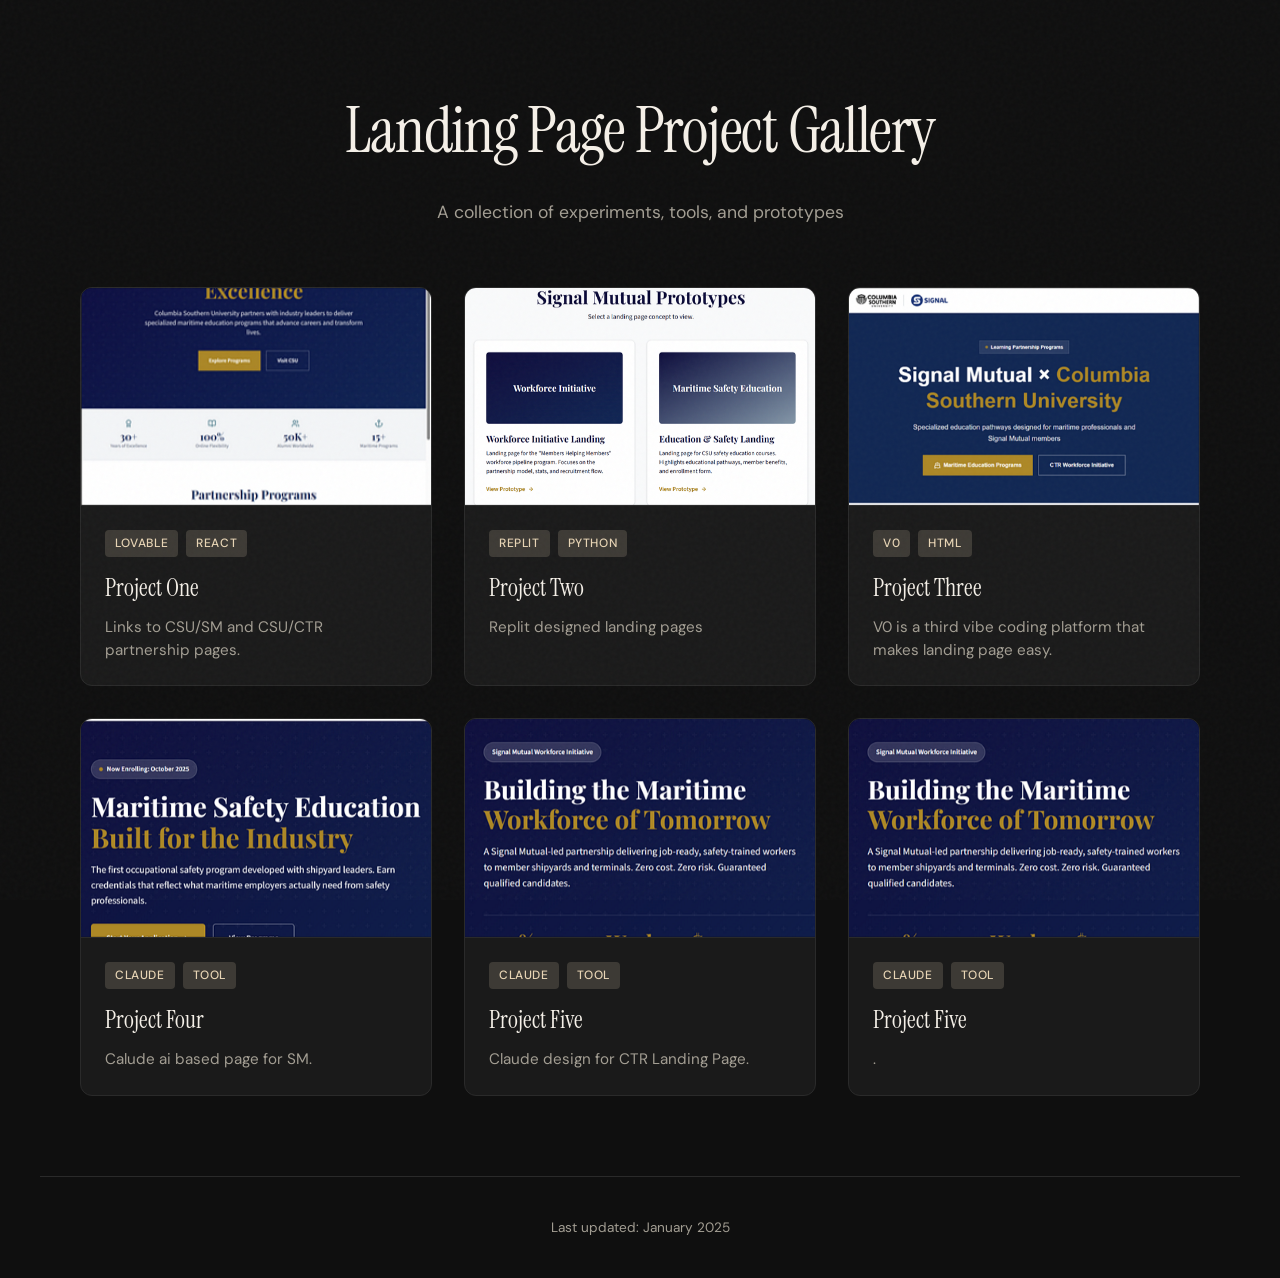
==== index.html @ f1d08d0e "Image and section changes dropped html from claude into git repo from different computer - will the " ====
<!DOCTYPE html>
<html lang="en">
<head>
    <meta charset="UTF-8">
    <meta name="viewport" content="width=device-width, initial-scale=1.0">
    <title>Project Gallery</title>
    <link rel="stylesheet" href="style.css">
    <link rel="preconnect" href="https://fonts.googleapis.com">
    <link rel="preconnect" href="https://fonts.gstatic.com" crossorigin>
    <link href="https://fonts.googleapis.com/css2?family=DM+Sans:wght@400;500&family=Instrument+Serif&display=swap" rel="stylesheet">
</head>
<body>
    <header>
        <h1>Landing Page Project Gallery</h1>
        <p class="subtitle">A collection of experiments, tools, and prototypes</p>
    </header>

    <main class="gallery">
        <!-- ============================================
             HOW TO ADD A NEW PROJECT:
             1. Copy one <article class="card"> block
             2. Replace the image src with your screenshot
             3. Update the title, description, and link
             4. Add appropriate tags
        ============================================ -->

        <article class="card">
            <a href="https://csu-link-hub.lovable.app" target="_blank" rel="noopener">
                <div class="card-image">
                    <img src="lov01.png" alt="Loveable Landing Page">
                </div>
                <div class="card-content">
                    <div class="card-tags">
                        <span class="tag">Lovable</span>
                        <span class="tag">React</span>
                    </div>
                    <h2>Project One</h2>
                    <p>Links to CSU/SM and CSU/CTR partnership pages.</p>
                </div>
            </a>
        </article>

        <article class="card">
            <a href="https://page-revisions--ericseverson1.replit.app" target="_blank" rel="noopener">
                <div class="card-image">
                    <img src="rep01.png" alt="Replit Landing Pages">
                </div>
                <div class="card-content">
                    <div class="card-tags">
                        <span class="tag">Replit</span>
                        <span class="tag">Python</span>
                    </div>
                    <h2>Project Two</h2>
                    <p>Replit designed landing pages</p>
                </div>
            </a>
        </article>

        <article class="card">
            <a href="https://v0-landing-page-revisions.vercel.app/" target="_blank" rel="noopener">
                <div class="card-image">
                    <img src="V0-01.png" alt="Project Three screenshot">
                </div>
                <div class="card-content">
                    <div class="card-tags">
                        <span class="tag">v0</span>
                        <span class="tag">HTML</span>
                    </div>
                    <h2>Project Three</h2>
                    <p>V0 is a third vibe coding platform that makes landing page easy.</p>
                </div>
            </a>
        </article>

        <article class="card">
            <a href="https://csu-gallery.onrender.com/claude-sm.html" target="_blank" rel="noopener">
                <div class="card-image">
                    <img src="claude01.png" alt="Claude SM Landing Pages">
                </div>
                <div class="card-content">
                    <div class="card-tags">
                        <span class="tag">Claude</span>
                        <span class="tag">Tool</span>
                    </div>
                    <h2>Project Four</h2>
                    <p>Calude ai based page for SM.</p>
                </div>
            </a>
        </article>

                <article class="card">
            <a href="https://csu-gallery.onrender.com/clude-ctr.html" target="_blank" rel="noopener">
                <div class="card-image">
                    <img src="claude02.png" alt="Claude CTR Landing Pages">
                </div>
                <div class="card-content">
                    <div class="card-tags">
                        <span class="tag">Claude</span>
                        <span class="tag">Tool</span>
                    </div>
                    <h2>Project Five</h2>
                    <p>Claude design for CTR Landing Page.</p>
                </div>
            </a>
        </article>
        <!-- Add more cards here -->

                <article class="card">
            <a href="https://csu-gallery.onrender.com/clude-ctr.html" target="_blank" rel="noopener">
                <div class="card-image">
                    <img src="claude02.png" alt="Claude CTR Landing Pages">
                </div>
                <div class="card-content">
                    <div class="card-tags">
                        <span class="tag">Claude</span>
                        <span class="tag">Tool</span>
                    </div>
                    <h2>Project Five</h2>
                    <p>.</p>
                </div>
            </a>
        </article>
    </main>

    <footer>
        <p>Last updated: January 2025</p>
    </footer>
</body>
</html>
---- style.css ----
/* ============================================
   PROJECT GALLERY STYLES
   
   Color scheme: Warm dark with cream accents
   Typography: Instrument Serif (display) + DM Sans (body)
   
   To customize:
   - Edit CSS variables below for colors
   - Swap Google Fonts link in HTML for different fonts
============================================ */

:root {
    --bg-primary: #0f0f0f;
    --bg-card: #1a1a1a;
    --bg-card-hover: #222222;
    --text-primary: #f5f0e8;
    --text-secondary: #a39e93;
    --accent: #e8d5b5;
    --accent-muted: #3d3a35;
    --border: #2a2a2a;
    --radius: 12px;
    --transition: 0.3s cubic-bezier(0.4, 0, 0.2, 1);
}

* {
    margin: 0;
    padding: 0;
    box-sizing: border-box;
}

body {
    font-family: 'DM Sans', sans-serif;
    background-color: var(--bg-primary);
    color: var(--text-primary);
    line-height: 1.6;
    min-height: 100vh;
}

/* Subtle grain texture overlay */
body::before {
    content: '';
    position: fixed;
    top: 0;
    left: 0;
    width: 100%;
    height: 100%;
    background-image: url("data:image/svg+xml,%3Csvg viewBox='0 0 256 256' xmlns='http://www.w3.org/2000/svg'%3E%3Cfilter id='noise'%3E%3CfeTurbulence type='fractalNoise' baseFrequency='0.9' numOctaves='4' stitchTiles='stitch'/%3E%3C/filter%3E%3Crect width='100%25' height='100%25' filter='url(%23noise)'/%3E%3C/svg%3E");
    opacity: 0.03;
    pointer-events: none;
    z-index: 1000;
}

/* ============================================
   HEADER
============================================ */

header {
    max-width: 1200px;
    margin: 0 auto;
    padding: 80px 40px 60px;
    text-align: center;
}

header h1 {
    font-family: 'Instrument Serif', serif;
    font-size: clamp(2.5rem, 6vw, 4rem);
    font-weight: 400;
    letter-spacing: -0.02em;
    color: var(--text-primary);
    margin-bottom: 16px;
}

.subtitle {
    font-size: 1.1rem;
    color: var(--text-secondary);
    font-weight: 400;
}

/* ============================================
   GALLERY GRID
============================================ */

.gallery {
    max-width: 1200px;
    margin: 0 auto;
    padding: 0 40px 80px;
    display: grid;
    grid-template-columns: repeat(auto-fill, minmax(320px, 1fr));
    gap: 32px;
}

/* ============================================
   PROJECT CARDS
============================================ */

.card {
    background: var(--bg-card);
    border-radius: var(--radius);
    overflow: hidden;
    border: 1px solid var(--border);
    transition: 
        transform var(--transition),
        border-color var(--transition),
        background-color var(--transition);
}

.card:hover {
    transform: translateY(-4px);
    border-color: var(--accent-muted);
    background: var(--bg-card-hover);
}

.card a {
    text-decoration: none;
    color: inherit;
    display: block;
}

.card-image {
    aspect-ratio: 16 / 10;
    overflow: hidden;
    background: var(--bg-primary);
    border-bottom: 1px solid var(--border);
}

.card-image img {
    width: 100%;
    height: 100%;
    object-fit: cover;
    transition: transform var(--transition);
}

.card:hover .card-image img {
    transform: scale(1.03);
}

.card-content {
    padding: 24px;
}

.card-tags {
    display: flex;
    gap: 8px;
    margin-bottom: 12px;
    flex-wrap: wrap;
}

.tag {
    font-size: 0.75rem;
    font-weight: 500;
    text-transform: uppercase;
    letter-spacing: 0.05em;
    padding: 4px 10px;
    background: var(--accent-muted);
    color: var(--accent);
    border-radius: 4px;
}

.card h2 {
    font-family: 'Instrument Serif', serif;
    font-size: 1.5rem;
    font-weight: 400;
    margin-bottom: 8px;
    color: var(--text-primary);
}

.card p {
    font-size: 0.95rem;
    color: var(--text-secondary);
    line-height: 1.5;
}

/* ============================================
   FOOTER
============================================ */

footer {
    max-width: 1200px;
    margin: 0 auto;
    padding: 40px;
    text-align: center;
    border-top: 1px solid var(--border);
}

footer p {
    font-size: 0.85rem;
    color: var(--text-secondary);
}

/* ============================================
   RESPONSIVE
============================================ */

@media (max-width: 768px) {
    header {
        padding: 60px 24px 40px;
    }
    
    .gallery {
        padding: 0 24px 60px;
        gap: 24px;
    }
    
    .card-content {
        padding: 20px;
    }
    
    footer {
        padding: 32px 24px;
    }
}

@media (max-width: 400px) {
    .gallery {
        grid-template-columns: 1fr;
    }
}

/* ============================================
   OPTIONAL: Loading animation for images
   Add class="lazy" to img tags to use
============================================ */

.card-image img {
    opacity: 0;
    animation: fadeIn 0.5s ease forwards;
}

@keyframes fadeIn {
    to {
        opacity: 1;
    }
}
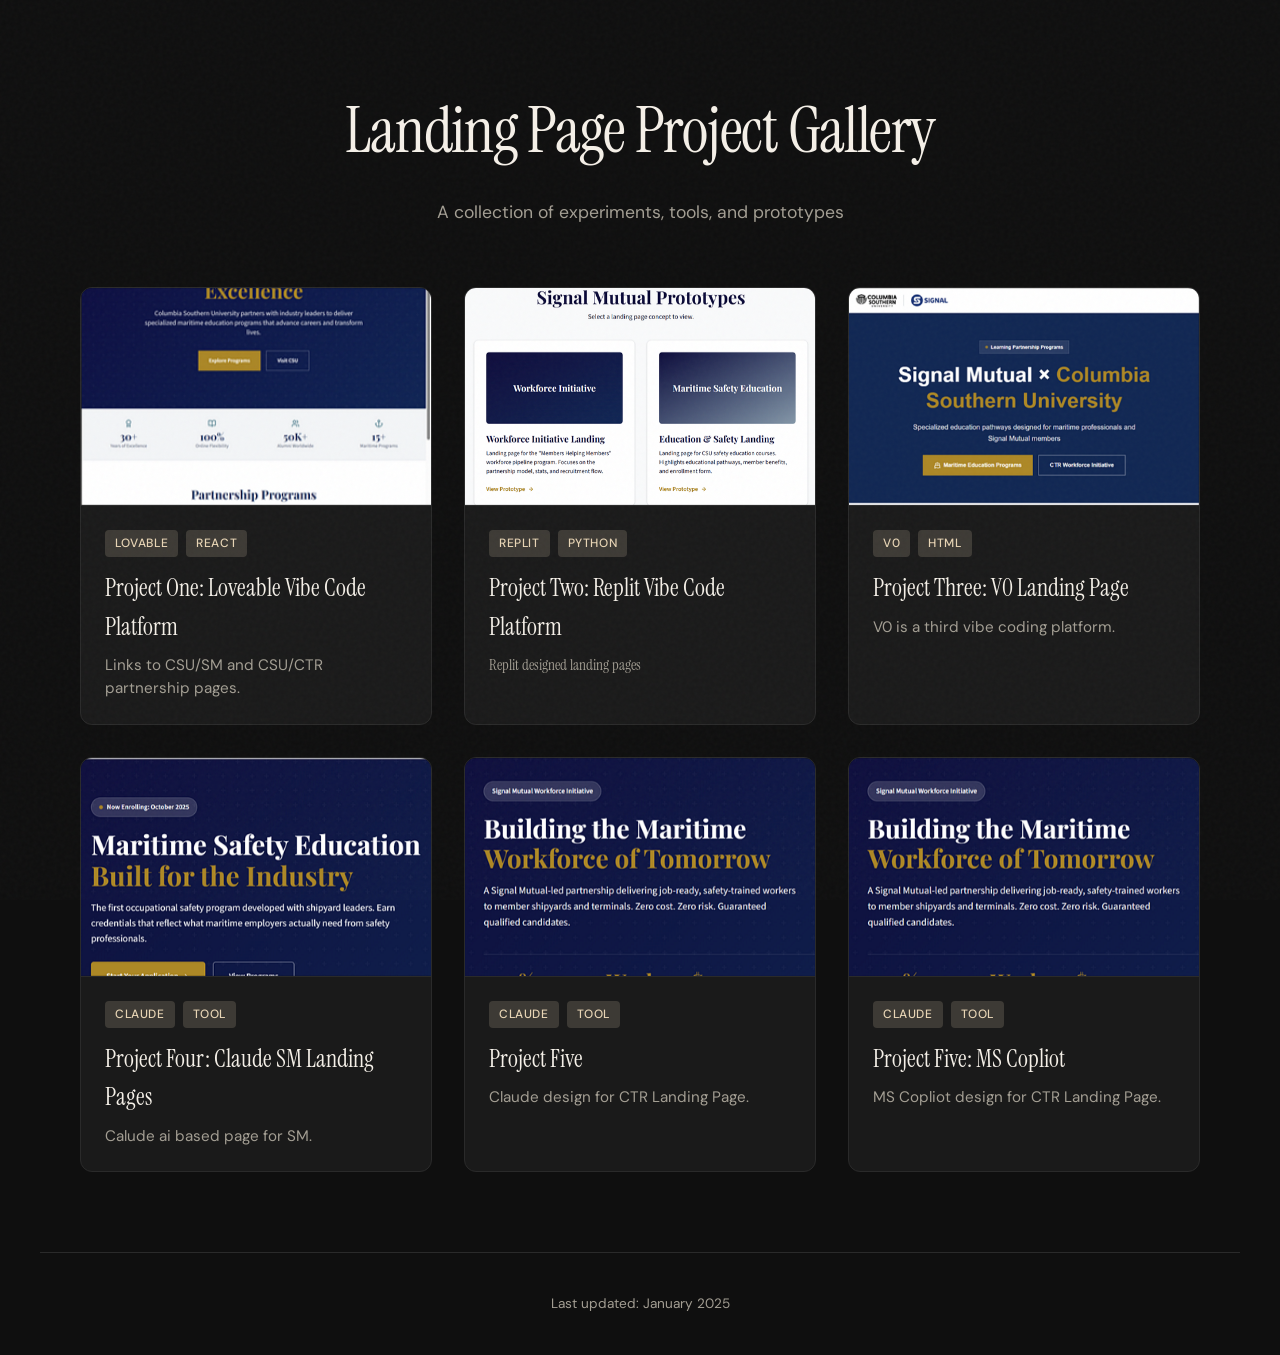
==== commit 99ad2774: "Update to MSCopliot" ====
--- a/index.html
+++ b/index.html
@@ -34,7 +34,7 @@
                         <span class="tag">Lovable</span>
                         <span class="tag">React</span>
                     </div>
-                    <h2>Project One</h2>
+                    <h2>Project One: Loveable Vibe Code Platform</h2>
                     <p>Links to CSU/SM and CSU/CTR partnership pages.</p>
                 </div>
             </a>
@@ -50,7 +50,7 @@
                         <span class="tag">Replit</span>
                         <span class="tag">Python</span>
                     </div>
-                    <h2>Project Two</h2>
+                    <h2>Project Two: Replit Vibe Code Platform<h2>
                     <p>Replit designed landing pages</p>
                 </div>
             </a>
@@ -66,8 +66,8 @@
                         <span class="tag">v0</span>
                         <span class="tag">HTML</span>
                     </div>
-                    <h2>Project Three</h2>
-                    <p>V0 is a third vibe coding platform that makes landing page easy.</p>
+                    <h2>Project Three: V0 Landing Page</h2>
+                    <p>V0 is a third vibe coding platform.</p>
                 </div>
             </a>
         </article>
@@ -82,7 +82,7 @@
                         <span class="tag">Claude</span>
                         <span class="tag">Tool</span>
                     </div>
-                    <h2>Project Four</h2>
+                    <h2>Project Four: Claude SM Landing Pages</h2>
                     <p>Calude ai based page for SM.</p>
                 </div>
             </a>
@@ -106,7 +106,7 @@
         <!-- Add more cards here -->
 
                 <article class="card">
-            <a href="https://csu-gallery.onrender.com/clude-ctr.html" target="_blank" rel="noopener">
+            <a href="https://csu-gallery.onrender.com/signal-hub.html" target="_blank" rel="noopener">
                 <div class="card-image">
                     <img src="claude02.png" alt="Claude CTR Landing Pages">
                 </div>
@@ -115,8 +115,8 @@
                         <span class="tag">Claude</span>
                         <span class="tag">Tool</span>
                     </div>
-                    <h2>Project Five</h2>
-                    <p>.</p>
+                    <h2>Project Five: MS Copliot</h2>
+                    <p>MS Copliot design for CTR Landing Page.</p>
                 </div>
             </a>
         </article>
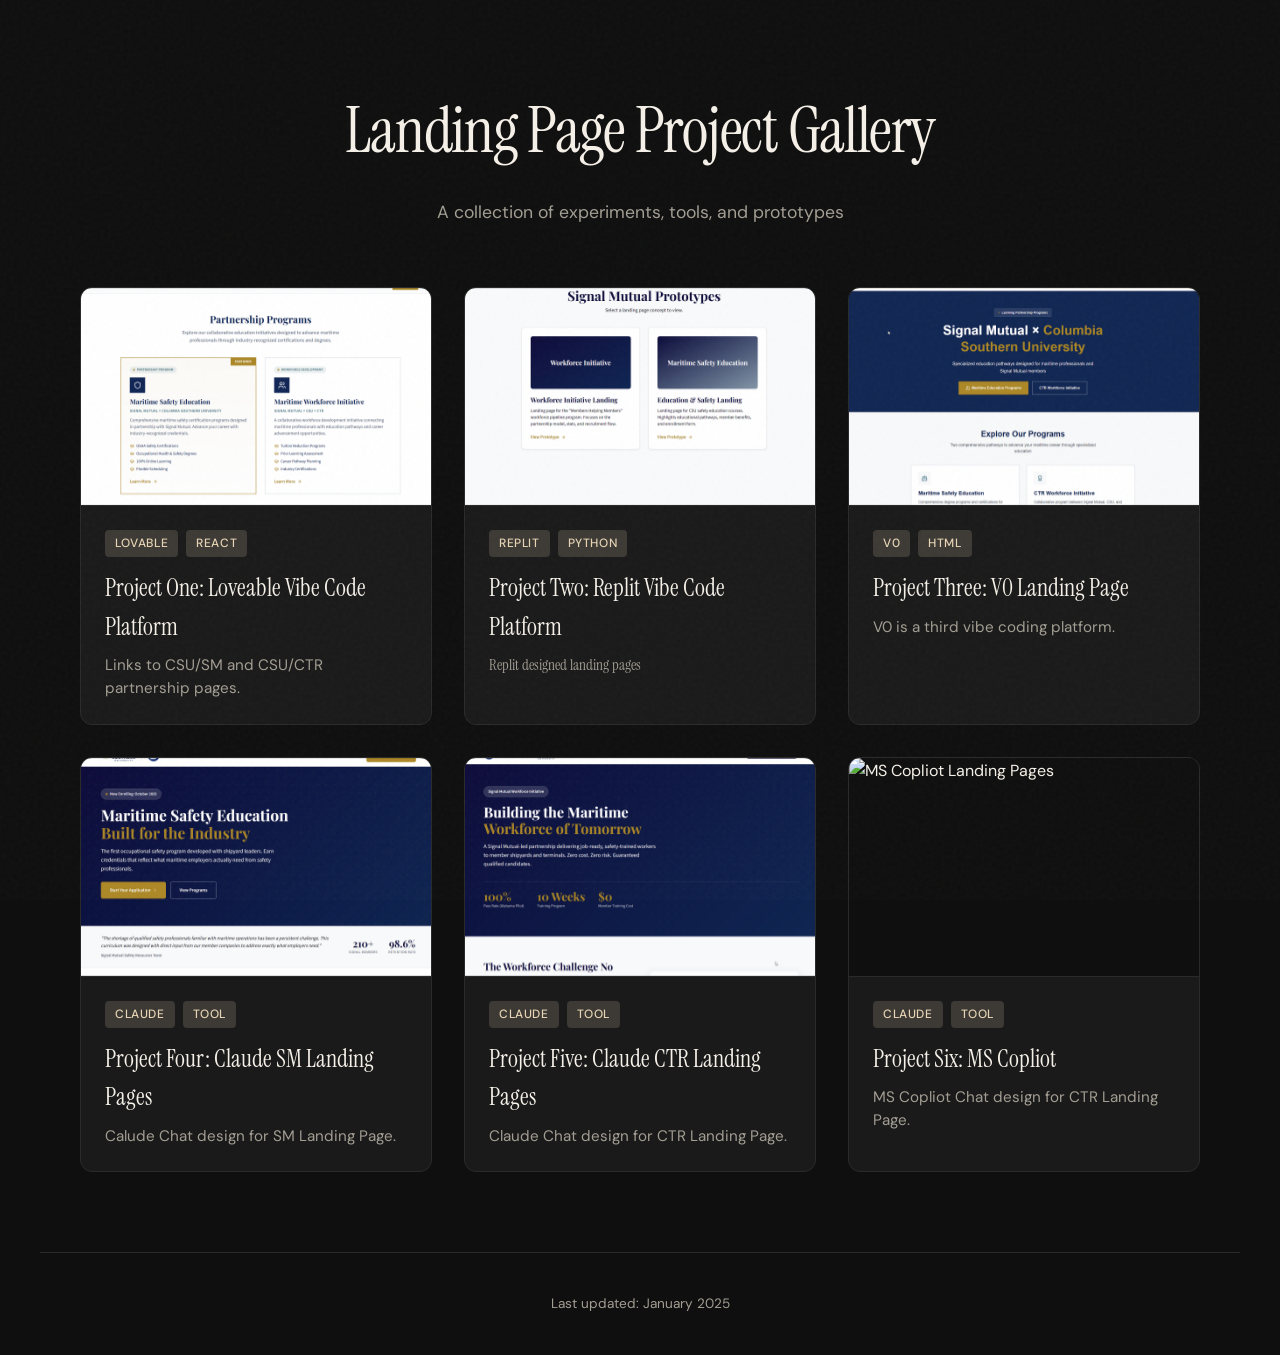
==== commit 931e3d86: "Image updates" ====
--- a/index.html
+++ b/index.html
@@ -83,13 +83,13 @@
                         <span class="tag">Tool</span>
                     </div>
                     <h2>Project Four: Claude SM Landing Pages</h2>
-                    <p>Calude ai based page for SM.</p>
+                    <p>Calude Chat design for SM Landing Page.</p>
                 </div>
             </a>
         </article>
 
                 <article class="card">
-            <a href="https://csu-gallery.onrender.com/clude-ctr.html" target="_blank" rel="noopener">
+            <a href="https://csu-gallery.onrender.com/claude-ctr.html" target="_blank" rel="noopener">
                 <div class="card-image">
                     <img src="claude02.png" alt="Claude CTR Landing Pages">
                 </div>
@@ -98,8 +98,8 @@
                         <span class="tag">Claude</span>
                         <span class="tag">Tool</span>
                     </div>
-                    <h2>Project Five</h2>
-                    <p>Claude design for CTR Landing Page.</p>
+                    <h2>Project Five: Claude CTR Landing Pages</h2>
+                    <p>Claude Chat design for CTR Landing Page.</p>
                 </div>
             </a>
         </article>
@@ -108,15 +108,15 @@
                 <article class="card">
             <a href="https://csu-gallery.onrender.com/signal-hub.html" target="_blank" rel="noopener">
                 <div class="card-image">
-                    <img src="claude02.png" alt="Claude CTR Landing Pages">
+                    <img src="mscopilot01.png" alt="MS Copliot Landing Pages">
                 </div>
                 <div class="card-content">
                     <div class="card-tags">
                         <span class="tag">Claude</span>
                         <span class="tag">Tool</span>
                     </div>
-                    <h2>Project Five: MS Copliot</h2>
-                    <p>MS Copliot design for CTR Landing Page.</p>
+                    <h2>Project Six: MS Copliot</h2>
+                    <p>MS Copliot Chat design for CTR Landing Page.</p>
                 </div>
             </a>
         </article>
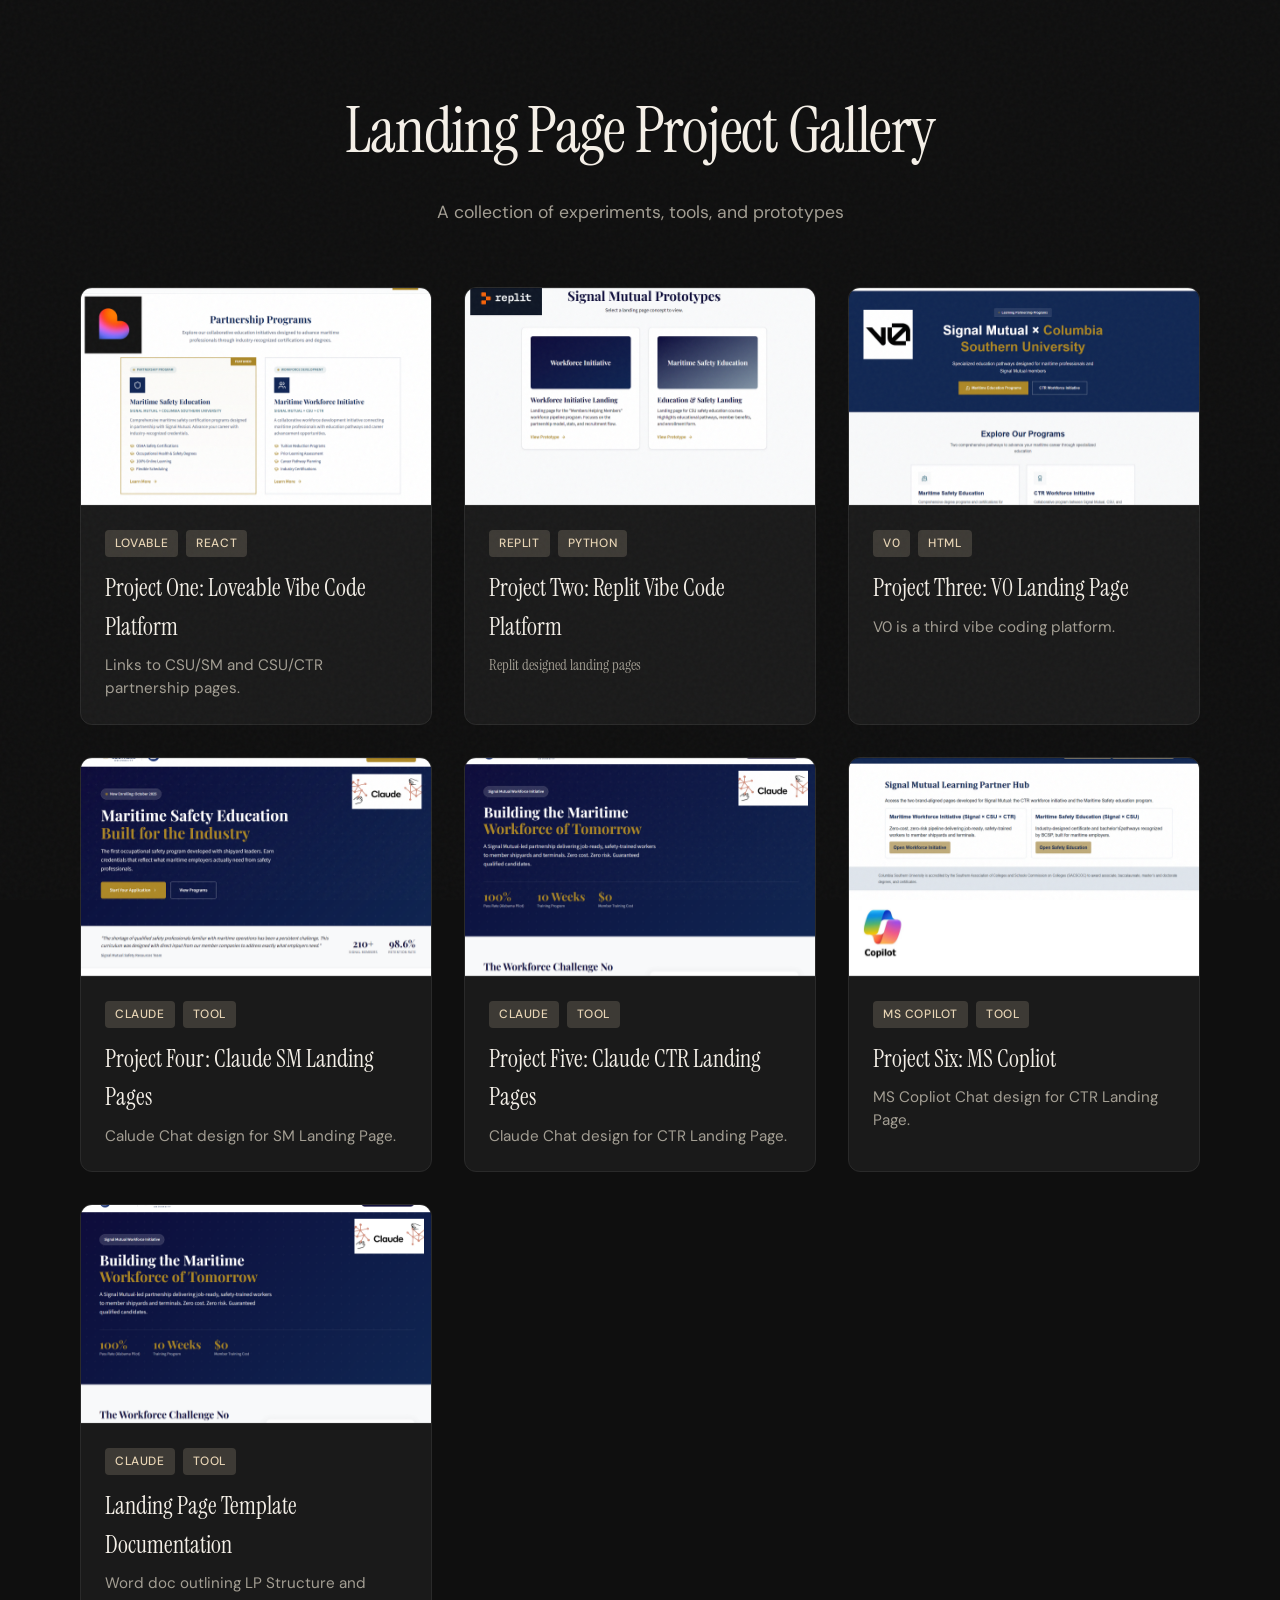
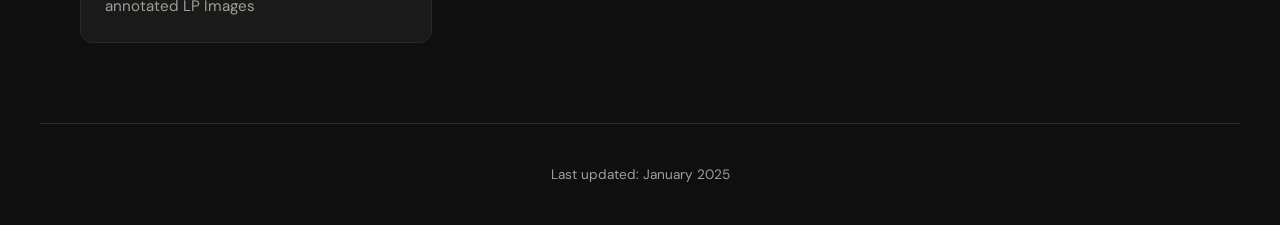
==== commit f6007745: "Imageimage updates" ====
--- a/index.html
+++ b/index.html
@@ -112,11 +112,27 @@
                 </div>
                 <div class="card-content">
                     <div class="card-tags">
-                        <span class="tag">Claude</span>
+                        <span class="tag">MS Copilot</span>
                         <span class="tag">Tool</span>
                     </div>
                     <h2>Project Six: MS Copliot</h2>
                     <p>MS Copliot Chat design for CTR Landing Page.</p>
+                </div>
+            </a>
+        </article>
+
+                        <article class="card">
+            <a href="https://csu-gallery.onrender.com/claude-ctr.html" target="_blank" rel="noopener">
+                <div class="card-image">
+                    <img src="claude02.png" alt="Claude CTR Landing Pages">
+                </div>
+                <div class="card-content">
+                    <div class="card-tags">
+                        <span class="tag">Claude</span>
+                        <span class="tag">Tool</span>
+                    </div>
+                    <h2>Landing Page Template Documentation</h2>
+                    <p>Word doc outlining LP Structure and annotated LP Images</p>
                 </div>
             </a>
         </article>
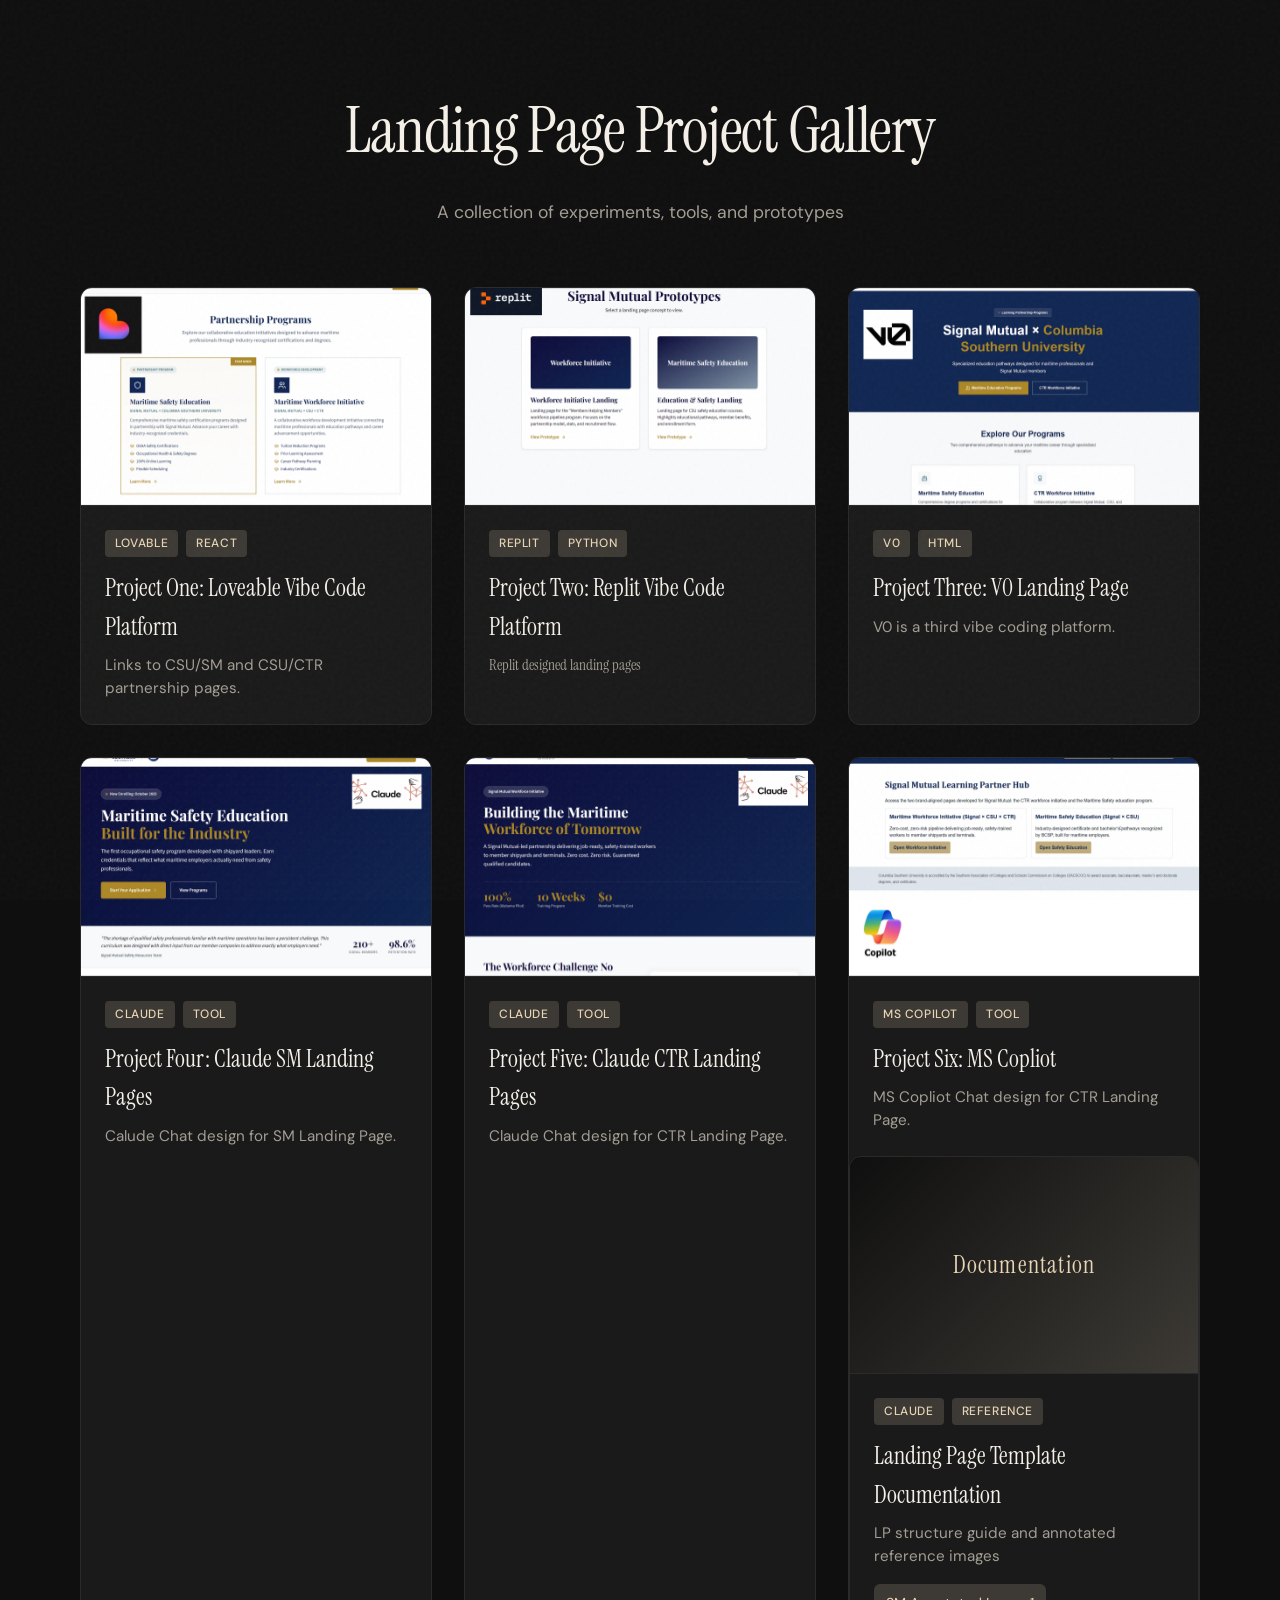
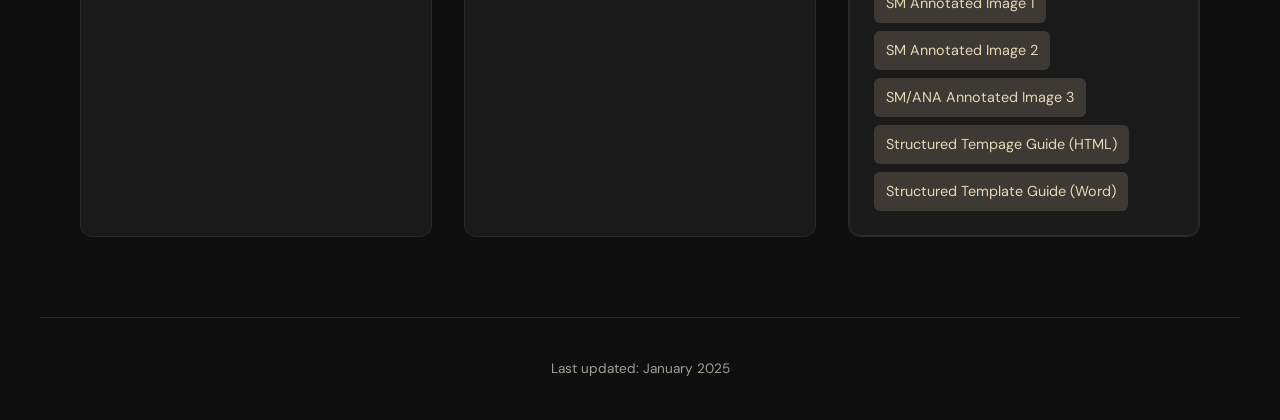
==== commit af3bd691: "Added section, cleaned up cards" ====
--- a/index.html
+++ b/index.html
@@ -119,23 +119,27 @@
                     <p>MS Copliot Chat design for CTR Landing Page.</p>
                 </div>
             </a>
-        </article>
+<article class="card card-docs">
+    <div class="card-label">
+        <span>Documentation</span>
+    </div>
+    <div class="card-content">
+        <div class="card-tags">
+            <span class="tag">Claude</span>
+            <span class="tag">Reference</span>
+        </div>
+        <h2>Landing Page Template Documentation</h2>
+        <p>LP structure guide and annotated reference images</p>
+        <ul class="doc-links">
+            <li><a href="sm-annotated_lp-01.png" target="_blank" rel="noopener">SM Annotated Image 1</a></li>
+            <li><a href="sm-annotated_lp-02.png" target="_blank" rel="noopener">SM Annotated Image 2</a></li>
+            <li><a href="combo-annotated_lp-01.png" target="_blank" rel="noopener">SM/ANA Annotated Image 3</a></li>
+            <li><a href="ana-vs-sm-lp-compare.html" target="_blank" rel="noopener">Structured Tempage Guide (HTML)</a></li>
+            <li><a href="busdev-lp-lp-project.docx" target="_blank" rel="noopener">Structured Template Guide (Word)</a></li>
+        </ul>
+    </div>
+</article>
 
-                        <article class="card">
-            <a href="https://csu-gallery.onrender.com/claude-ctr.html" target="_blank" rel="noopener">
-                <div class="card-image">
-                    <img src="claude02.png" alt="Claude CTR Landing Pages">
-                </div>
-                <div class="card-content">
-                    <div class="card-tags">
-                        <span class="tag">Claude</span>
-                        <span class="tag">Tool</span>
-                    </div>
-                    <h2>Landing Page Template Documentation</h2>
-                    <p>Word doc outlining LP Structure and annotated LP Images</p>
-                </div>
-            </a>
-        </article>
     </main>
 
     <footer>
--- a/style.css
+++ b/style.css
@@ -171,6 +171,62 @@
 }
 
 /* ============================================
+   DOCUMENTATION CARD VARIANT
+============================================ */
+
+.card-docs {
+    cursor: default;
+}
+
+.card-docs:hover {
+    transform: none;
+}
+
+.card-label {
+    aspect-ratio: 16 / 10;
+    display: flex;
+    align-items: center;
+    justify-content: center;
+    background: linear-gradient(135deg, var(--bg-primary) 0%, var(--accent-muted) 100%);
+    border-bottom: 1px solid var(--border);
+}
+
+.card-label span {
+    font-family: 'Instrument Serif', serif;
+    font-size: 1.5rem;
+    color: var(--accent);
+    letter-spacing: 0.05em;
+}
+
+.doc-links {
+    list-style: none;
+    margin-top: 16px;
+    display: flex;
+    flex-direction: column;
+    gap: 8px;
+}
+
+.doc-links li a {
+    display: inline-block;
+    font-size: 0.9rem;
+    color: var(--accent);
+    text-decoration: none;
+    padding: 8px 12px;
+    background: var(--accent-muted);
+    border-radius: 6px;
+    transition: background var(--transition), transform var(--transition);
+}
+
+.doc-links li a:hover {
+    background: var(--border);
+    transform: translateX(4px);
+}
+
+.card-tags span.tag {
+    pointer-events: none;
+}
+
+/* ============================================
    FOOTER
 ============================================ */
 
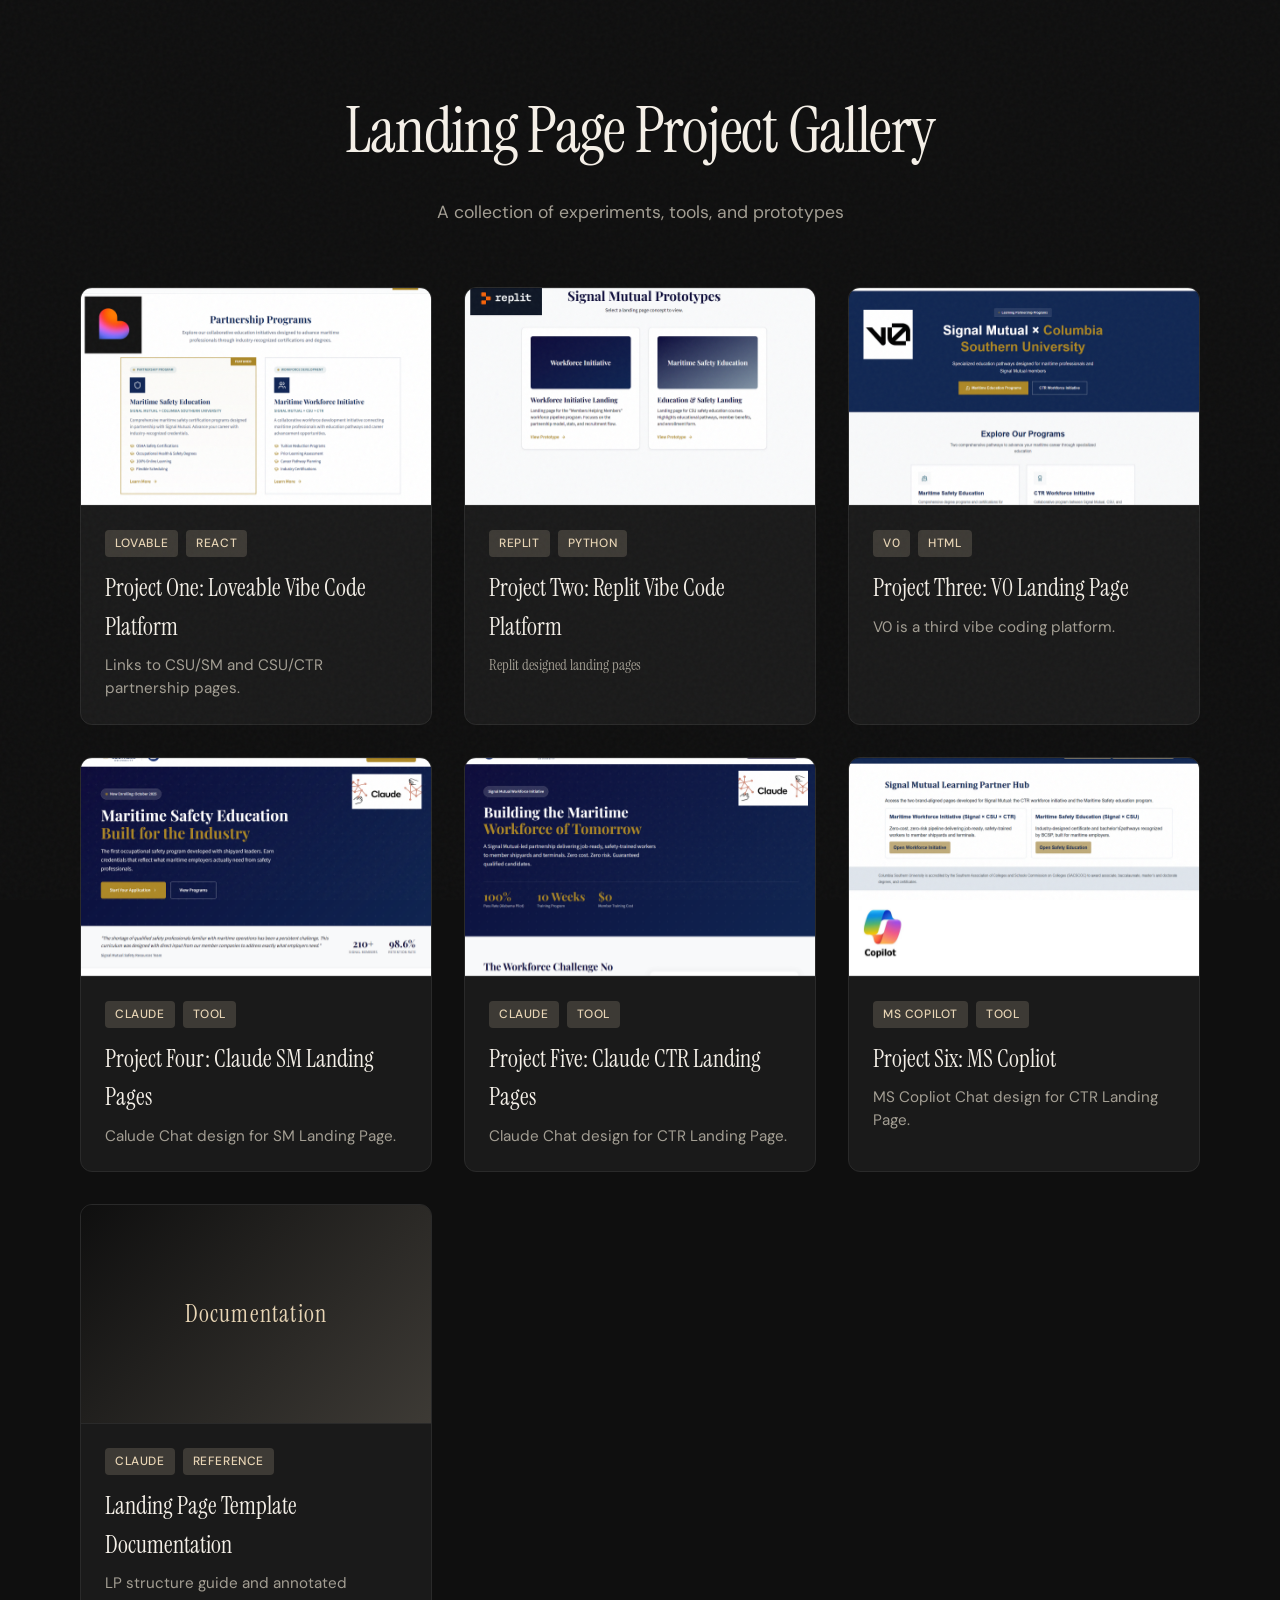
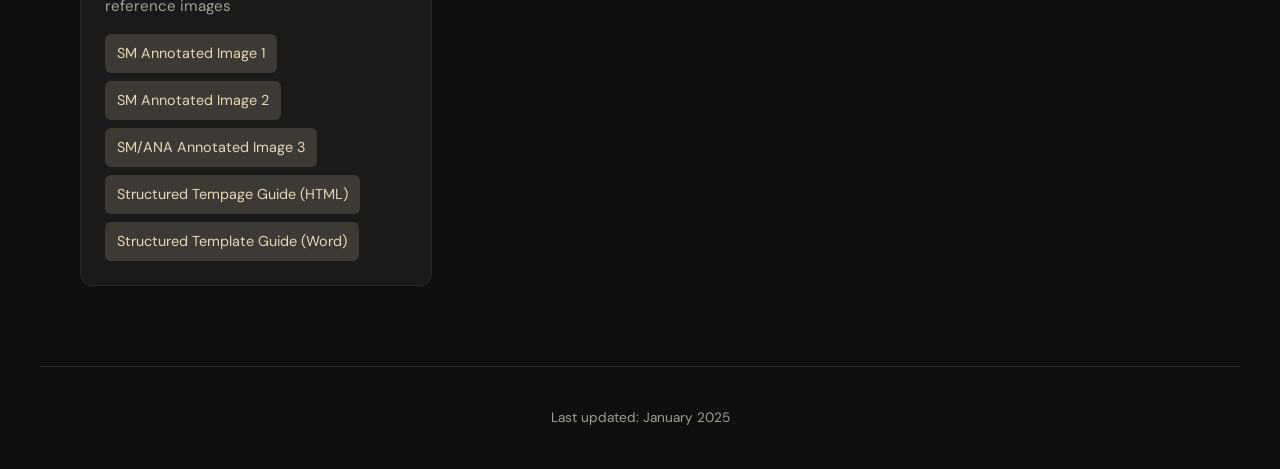
==== commit 094df37a: "ARticle class update" ====
--- a/index.html
+++ b/index.html
@@ -119,6 +119,8 @@
                     <p>MS Copliot Chat design for CTR Landing Page.</p>
                 </div>
             </a>
+        </article>
+        
 <article class="card card-docs">
     <div class="card-label">
         <span>Documentation</span>
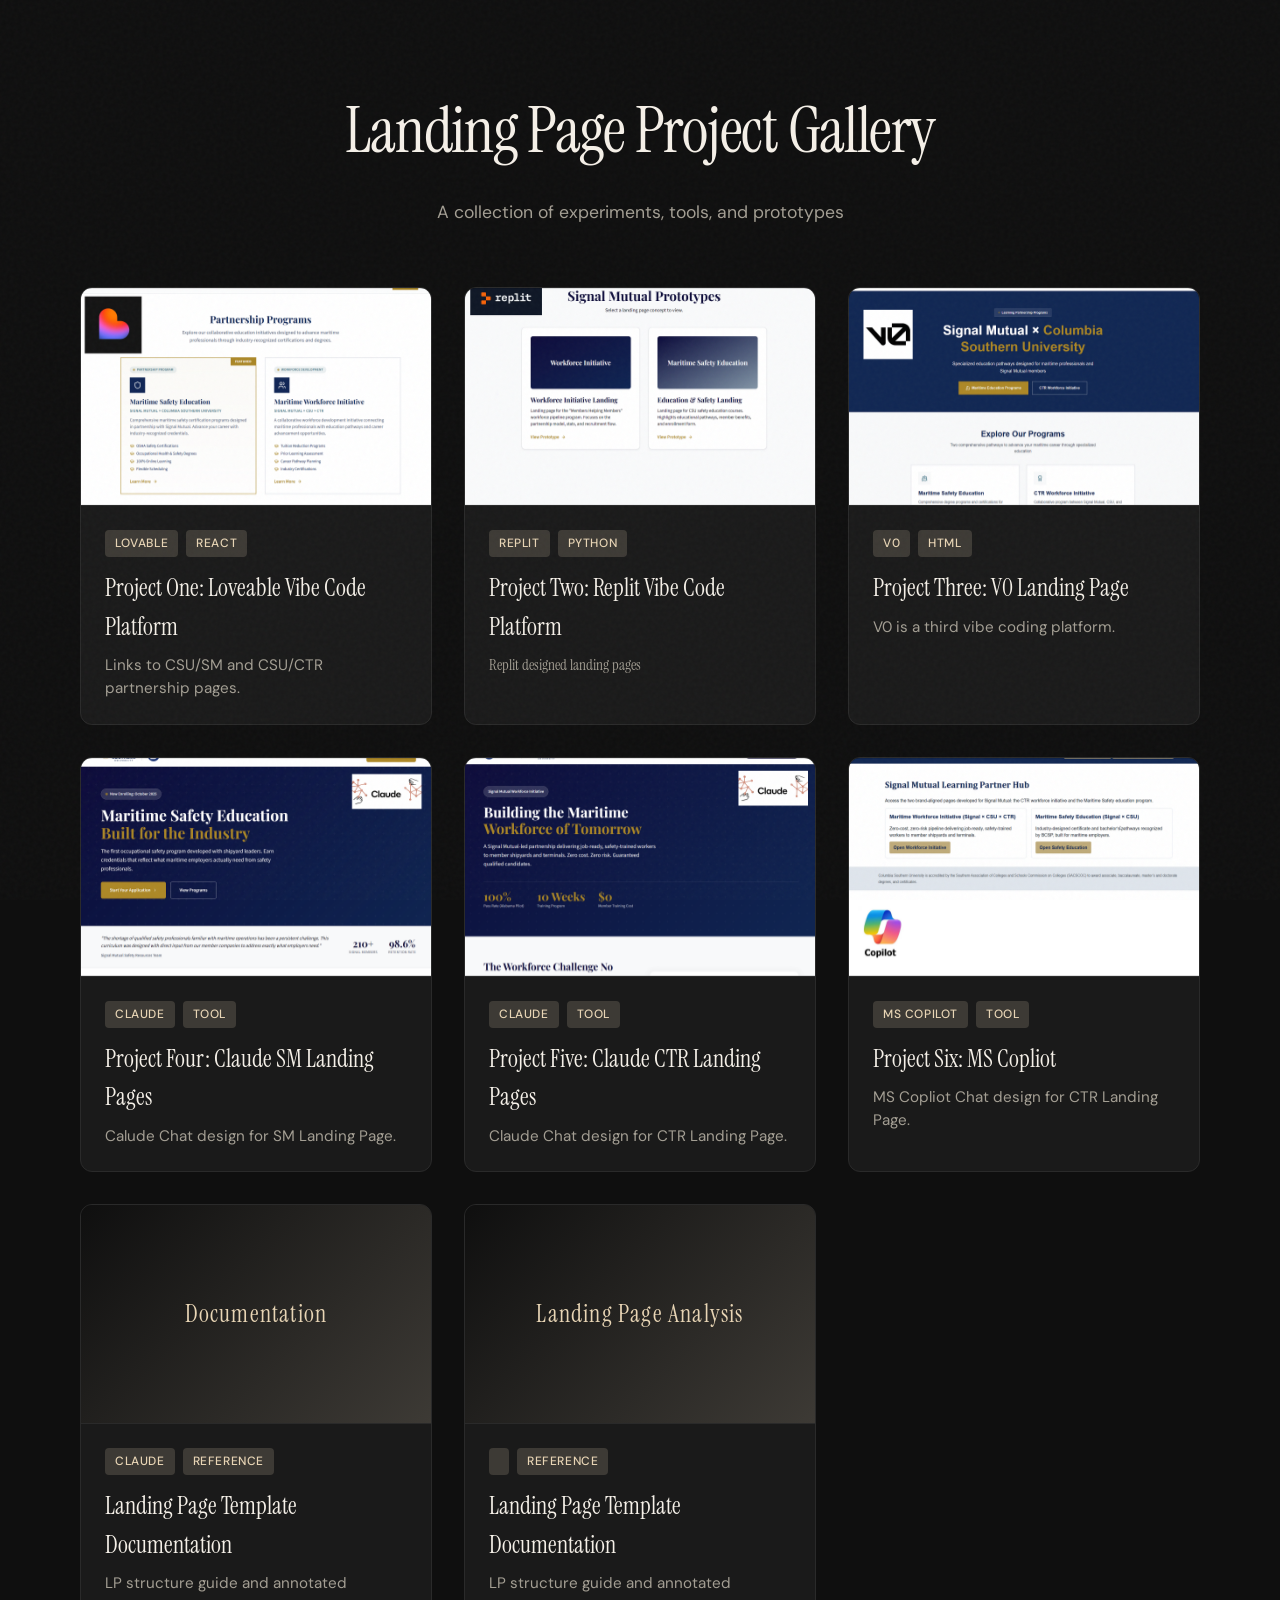
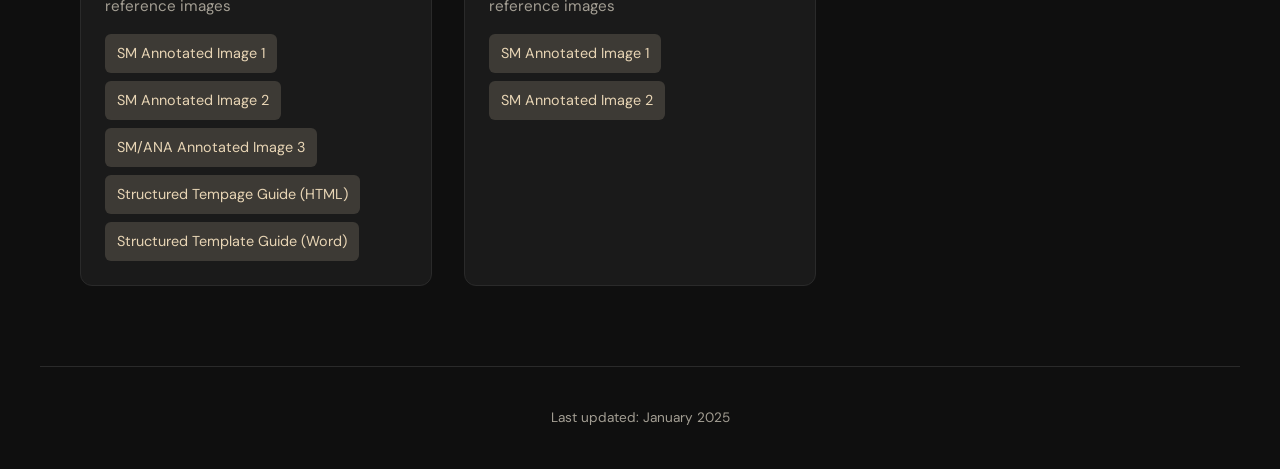
==== commit 6b38af40: "Updates with landing page analysis html" ====
--- a/index.html
+++ b/index.html
@@ -142,6 +142,24 @@
     </div>
 </article>
 
+<article class="card card-docs">
+    <div class="card-label">
+        <span>Landing Page Analysis</span>
+    </div>
+    <div class="card-content">
+        <div class="card-tags">
+            <span class="tag"></span>
+            <span class="tag">Reference</span>
+        </div>
+        <h2>Landing Page Template Documentation</h2>
+        <p>LP structure guide and annotated reference images</p>
+        <ul class="doc-links">
+            <li><a href="CSU-Landing-Page-Builder-Template-Analysis.html" target="_blank" rel="noopener">SM Annotated Image 1</a></li>
+            <li><a href="CSU-Landing-Page-Section-Analysis.html" target="_blank" rel="noopener">SM Annotated Image 2</a></li>
+        </ul>
+    </div>
+</article>
+
     </main>
 
     <footer>
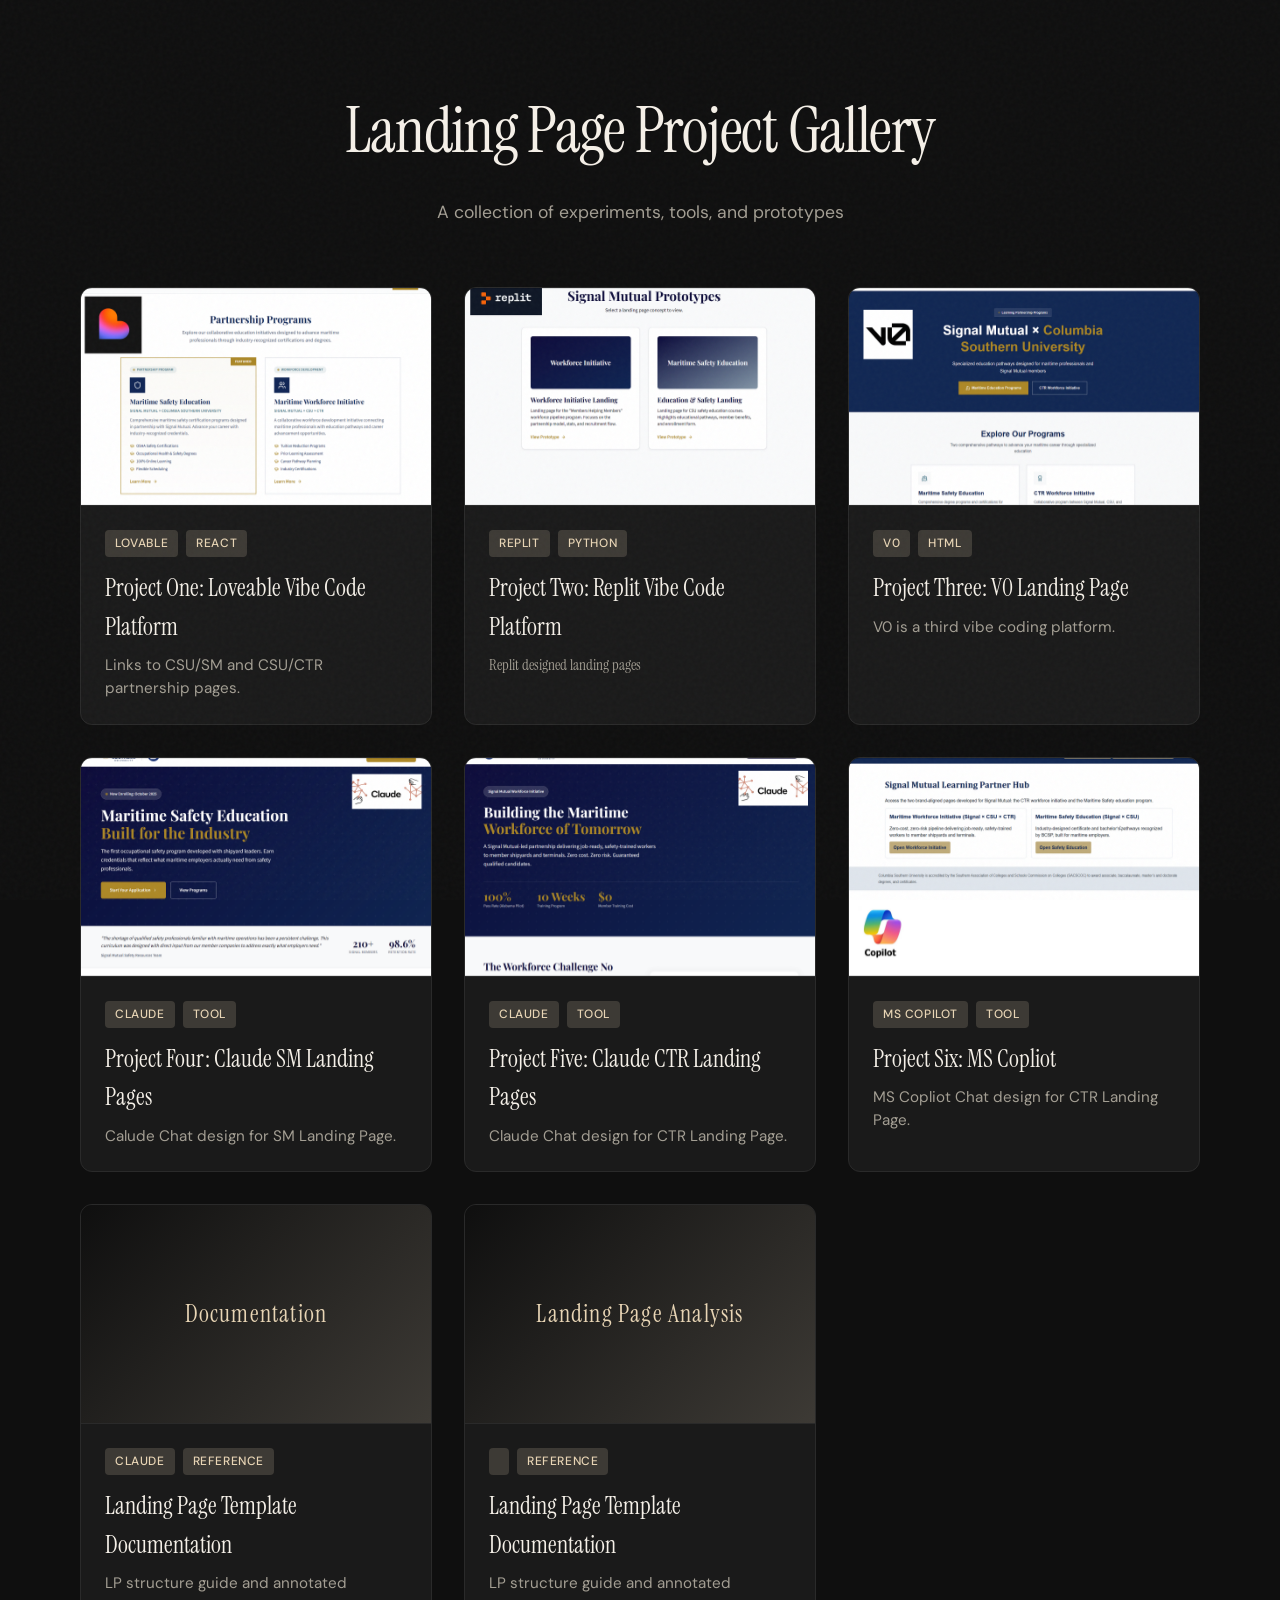
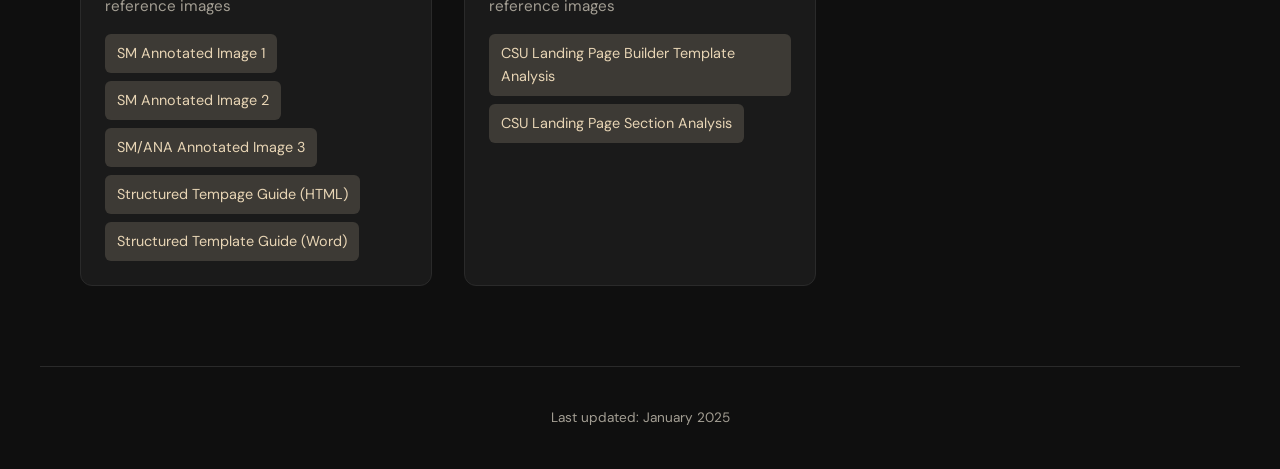
==== commit 0dad468c: "text updates" ====
--- a/index.html
+++ b/index.html
@@ -154,8 +154,8 @@
         <h2>Landing Page Template Documentation</h2>
         <p>LP structure guide and annotated reference images</p>
         <ul class="doc-links">
-            <li><a href="CSU-Landing-Page-Builder-Template-Analysis.html" target="_blank" rel="noopener">SM Annotated Image 1</a></li>
-            <li><a href="CSU-Landing-Page-Section-Analysis.html" target="_blank" rel="noopener">SM Annotated Image 2</a></li>
+            <li><a href="CSU-Landing-Page-Builder-Template-Analysis.html" target="_blank" rel="noopener">CSU Landing Page Builder Template Analysis</a></li>
+            <li><a href="CSU-Landing-Page-Section-Analysis.html" target="_blank" rel="noopener">CSU Landing Page Section Analysis</a></li>
         </ul>
     </div>
 </article>
